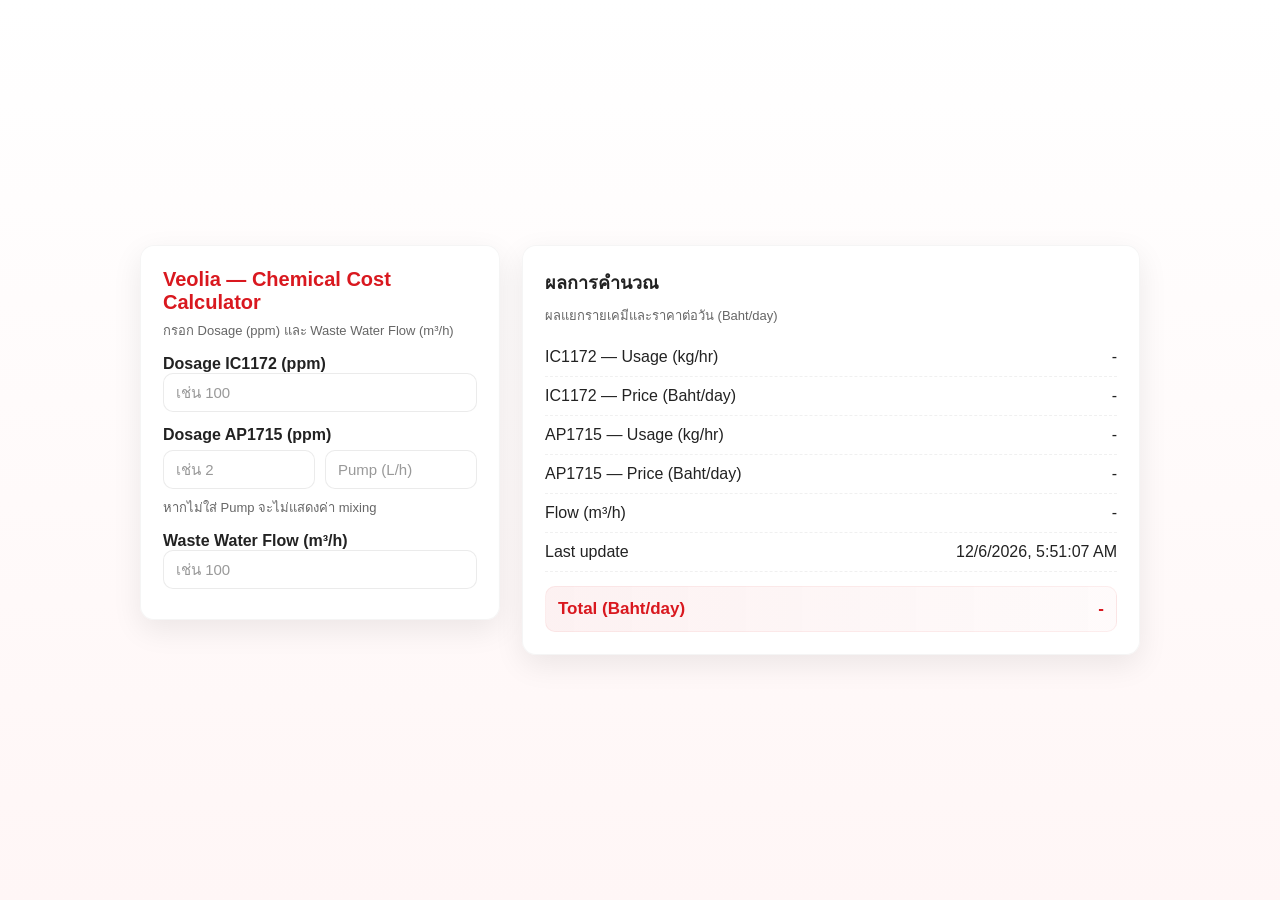
==== index.html @ b8608fe8 "Update index.html" ====
<!doctype html>
<html lang="th">
<head>
  <meta charset="utf-8" />
  <meta name="viewport" content="width=device-width,initial-scale=1" />
  <title>Veolia — Chemical Cost Calculator</title>
  <style>
    :root{
      --veolia-red:#d9181f;
      --veolia-dark:#8b0f13;
      --muted:#666;
      --card:#fff;
      --glass: rgba(255,255,255,0.98);
      --shadow: 0 10px 30px rgba(0,0,0,0.08);
      --radius:14px;
      font-family: "Segoe UI", Roboto, "Helvetica Neue", Arial, sans-serif;
    }
    *{box-sizing:border-box}
    body{
      margin:0;
      min-height:100vh;
      display:flex;
      align-items:center;
      justify-content:center;
      background: linear-gradient(180deg,#fff 0%, #fff6f6 100%);
      color:#222;
      padding:28px;
    }

    .container{
      width:1000px;
      max-width:100%;
      display:grid;
      grid-template-columns:360px 1fr;
      gap:22px;
      align-items:start;
    }

    .card{
      background:var(--glass);
      border-radius:var(--radius);
      padding:22px;
      box-shadow:var(--shadow);
      border:1px solid rgba(0,0,0,0.04);
    }

    header.logo{display:flex;gap:12px;align-items:center;margin-bottom:6px}
    header .title{font-size:20px;color:var(--veolia-red);margin:0;font-weight:700}
    header .sub{font-size:13px;color:var(--muted);margin-top:6px}

    label{display:block;font-weight:700;margin-top:14px;color:#222}
    .row{display:flex;gap:10px;align-items:center}
    input[type="number"]{
      width:100%;
      padding:10px 12px;
      border-radius:10px;
      border:1px solid rgba(0,0,0,0.08);
      background:#fff;
      font-size:15px;
      color:#111;
    }
    input[type="number"]::placeholder{color:#999}

    .hint{font-size:13px;color:var(--muted);margin-top:8px}
    .results .line{display:flex;justify-content:space-between;padding:10px 0;border-bottom:1px dashed rgba(0,0,0,0.06)}
    .results .line:last-child{border-bottom:none}
    .muted{color:var(--muted);font-size:13px}

    .total{
      margin-top:14px;
      padding:12px;
      border-radius:10px;
      background:linear-gradient(90deg, rgba(217,24,31,0.06), rgba(217,24,31,0.02));
      border:1px solid rgba(217,24,31,0.06);
      display:flex;justify-content:space-between;align-items:center;
      color:var(--veolia-red);font-weight:700;font-size:17px;
    }

    .mixline{
      margin-top:10px;
      color:#0b63ff; /* blue */
      font-weight:600;
      font-size:14px;
    }

    .small{font-size:13px;color:var(--muted)}

    /* responsive */
    @media (max-width:920px){
      .container{grid-template-columns: 1fr; width:100%}
      .row{flex-direction:row}
    }
  </style>
</head>
<body>
  <div class="container">

    <!-- left: inputs -->
    <div class="card" aria-labelledby="calc-title">
      <header class="logo">
        <!-- optional simple text-logo -->
        <div>
          <h1 id="calc-title" class="title">Veolia — Chemical Cost Calculator</h1>
          <div class="sub">กรอก Dosage (ppm) และ Waste Water Flow (m³/h)</div>
        </div>
      </header>

      <label for="dos_ic">Dosage IC1172 (ppm)</label>
      <input id="dos_ic" type="number" step="any" placeholder="เช่น 100">

      <label for="dos_ap">Dosage AP1715 (ppm)</label>
      <!-- AP dosage + pump spec side-by-side -->
      <div class="row" style="margin-top:6px">
        <input id="dos_ap" type="number" step="any" placeholder="เช่น 2">
        <input id="pump_ap" type="number" step="any" placeholder="Pump (L/h)" title="ป้อนค่าการไหลของปั๊ม AP1715 เป็น L/h">
      </div>
      <div class="hint">หากไม่ใส่ Pump จะไม่แสดงค่า mixing</div>

      <label for="flow">Waste Water Flow (m³/h)</label>
      <input id="flow" type="number" step="any" placeholder="เช่น 100">

      <div class="hint"></div>
    </div>

    <!-- right: results -->
    <div class="card" role="region" aria-label="ผลการคำนวณ">
      <h2 style="margin:0;color:#222;font-size:18px">ผลการคำนวณ</h2>
      <div class="small" style="margin-top:8px">ผลแยกรายเคมีและราคาต่อวัน (Baht/day)</div>

      <div class="results" style="margin-top:12px">
        <div class="line"><div>IC1172 — Usage (kg/hr)</div><div id="usage_ic">-</div></div>
        <div class="line"><div>IC1172 — Price (Baht/day)</div><div id="price_ic">-</div></div>

        <div class="line"><div>AP1715 — Usage (kg/hr)</div><div id="usage_ap">-</div></div>
        <div class="line"><div>AP1715 — Price (Baht/day)</div><div id="price_ap">-</div></div>

        <!-- mixing: blue text, hidden if pump not given -->
        <div id="mix_ap" class="mixline" style="display:none"></div>

        <div class="line"><div>Flow (m³/h)</div><div id="disp_flow">-</div></div>
        <div class="line"><div>Last update</div><div id="last_update">-</div></div>

        <div class="total"><div>Total (Baht/day)</div><div id="total_price">-</div></div>
      </div>
    </div>

  </div>

  <script>
    // Prices (Baht/kg)
    const PRICE_IC = 32.38;
    const PRICE_AP = 134.34;

    // DOM elements
    const inDosIC = document.getElementById('dos_ic');
    const inDosAP = document.getElementById('dos_ap');
    const inPumpAP = document.getElementById('pump_ap');
    const inFlow = document.getElementById('flow');

    const out_usage_ic = document.getElementById('usage_ic');
    const out_price_ic = document.getElementById('price_ic');
    const out_usage_ap = document.getElementById('usage_ap');
    const out_price_ap = document.getElementById('price_ap');
    const out_flow = document.getElementById('disp_flow');
    const out_total = document.getElementById('total_price');
    const out_update = document.getElementById('last_update');
    const out_mix_ap = document.getElementById('mix_ap');

    // number formatting helper
    function fnum(x, dec=2){
      if (!isFinite(x)) return "-";
      return Number(x).toLocaleString(undefined, {minimumFractionDigits: dec, maximumFractionDigits: dec});
    }

    function calculate(){
      const dos_ic = parseFloat(inDosIC.value);
      const dos_ap = parseFloat(inDosAP.value);
      const pump_ap = parseFloat(inPumpAP.value);
      const flow = parseFloat(inFlow.value);

      out_flow.textContent = isFinite(flow) ? `${fnum(flow,2)} m³/h` : "-";

      // treat missing dosages as 0 so partial input still shows results
      const d_ic = isFinite(dos_ic) ? dos_ic : 0;
      const d_ap = isFinite(dos_ap) ? dos_ap : 0;
      const f = isFinite(flow) ? flow : 0;

      // usage kg/hr
      const usage_ic = d_ic * f / 1000.0;  // kg/hr
      const usage_ap = d_ap * f / 1000.0;  // kg/hr

      // price Baht/day = price_per_kg * usage(kg/hr) * 24
      const price_ic = usage_ic * PRICE_IC * 24.0;
      const price_ap = usage_ap * PRICE_AP * 24.0;

      // display
      out_usage_ic.textContent = isFinite(usage_ic) && usage_ic>0 ? `${fnum(usage_ic,2)} kg/hr` : "-";
      out_price_ic.textContent = isFinite(price_ic) && price_ic>0 ? `${fnum(price_ic,2)} Baht/day` : "-";

      out_usage_ap.textContent = isFinite(usage_ap) && usage_ap>0 ? `${fnum(usage_ap,2)} kg/hr` : "-";
      out_price_ap.textContent = isFinite(price_ap) && price_ap>0 ? `${fnum(price_ap,2)} Baht/day` : "-";

      const total = (isFinite(price_ic)?price_ic:0) + (isFinite(price_ap)?price_ap:0);
      out_total.textContent = total>0 ? `${fnum(total,2)} Baht/day` : "-";

      out_update.textContent = new Date().toLocaleString();

      // MIXING calculation for AP1715
      // Only show when pump_ap and usage_ap are valid
      if (isFinite(pump_ap) && pump_ap > 0 && isFinite(usage_ap) && usage_ap > 0){
        // usage_ap is kg/hr
        // Convert to grams per hour:
        const usage_g_per_hr = usage_ap * 1000; // g/hr
        // grams per liter in dosing solution = usage_g_per_hr / pump_L_per_hr
        const grams_per_L = usage_g_per_hr / pump_ap; // g per L
        const grams_per_1000L = grams_per_L * 1000;   // g per 1000 L

        out_mix_ap.style.display = "block";
        out_mix_ap.textContent = `ผสม AP1715: ${fnum(grams_per_1000L,0)} g ในน้ำ 1000 L`;
      } else {
        out_mix_ap.style.display = "none";
        out_mix_ap.textContent = "";
      }
    }

    // wire up inputs
    [inDosIC, inDosAP, inPumpAP, inFlow].forEach(el=>{
      el.addEventListener('input', calculate);
    });

    // initial calc
    calculate();
  </script>
</body>
</html>
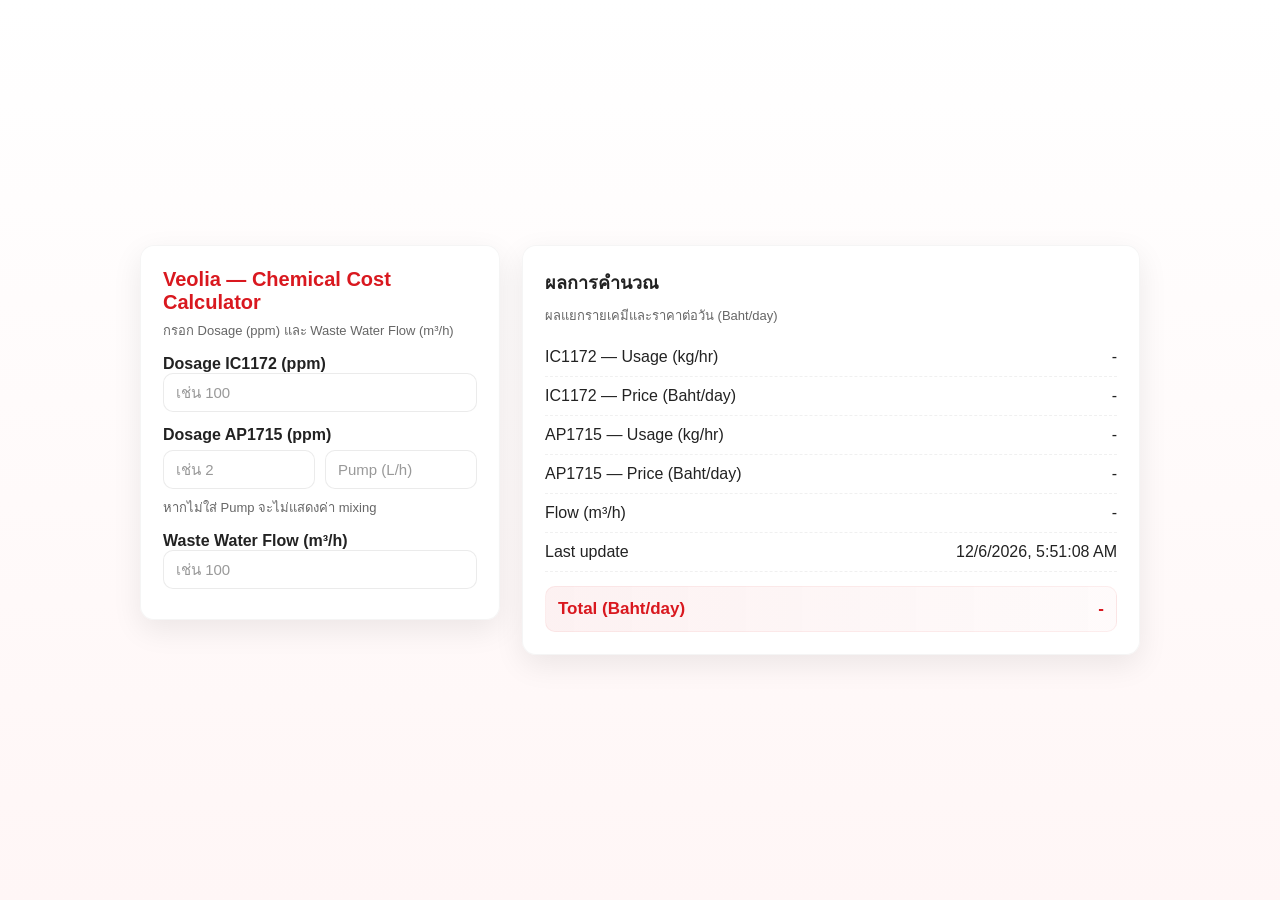
==== commit ddc62584: "Update index.html" ====
--- a/index.html
+++ b/index.html
@@ -216,7 +216,7 @@
         const grams_per_1000L = grams_per_L * 1000;   // g per 1000 L
 
         out_mix_ap.style.display = "block";
-        out_mix_ap.textContent = `ผสม AP1715: ${fnum(grams_per_1000L,0)} g ในน้ำ 1000 L`;
+        out_mix_ap.textContent = `ผสม AP1715: ${fnum(grams_per_1000L,0)} g 1000 L Solution`;
       } else {
         out_mix_ap.style.display = "none";
         out_mix_ap.textContent = "";
@@ -233,3 +233,4 @@
   </script>
 </body>
 </html>
+
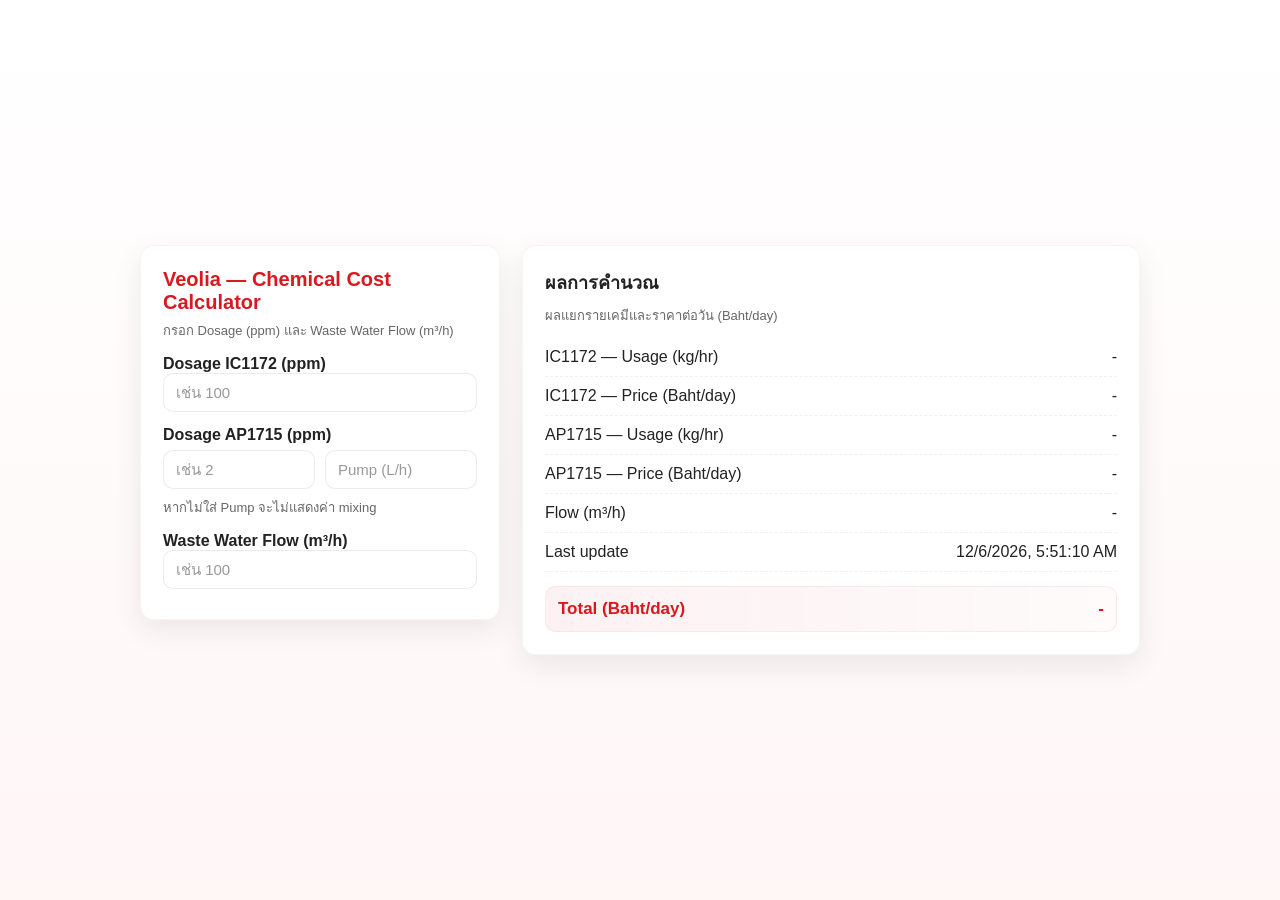
==== commit fe5ab1f8: "Update index.html" ====
--- a/index.html
+++ b/index.html
@@ -216,7 +216,7 @@
         const grams_per_1000L = grams_per_L * 1000;   // g per 1000 L
 
         out_mix_ap.style.display = "block";
-        out_mix_ap.textContent = `ผสม AP1715: ${fnum(grams_per_1000L,0)} g 1000 L Solution`;
+        out_mix_ap.textContent = `ผสม AP1715: ${fnum(grams_per_1000L,0)} g ใน 1000 L Solution`;
       } else {
         out_mix_ap.style.display = "none";
         out_mix_ap.textContent = "";
@@ -234,3 +234,4 @@
 </body>
 </html>
 
+
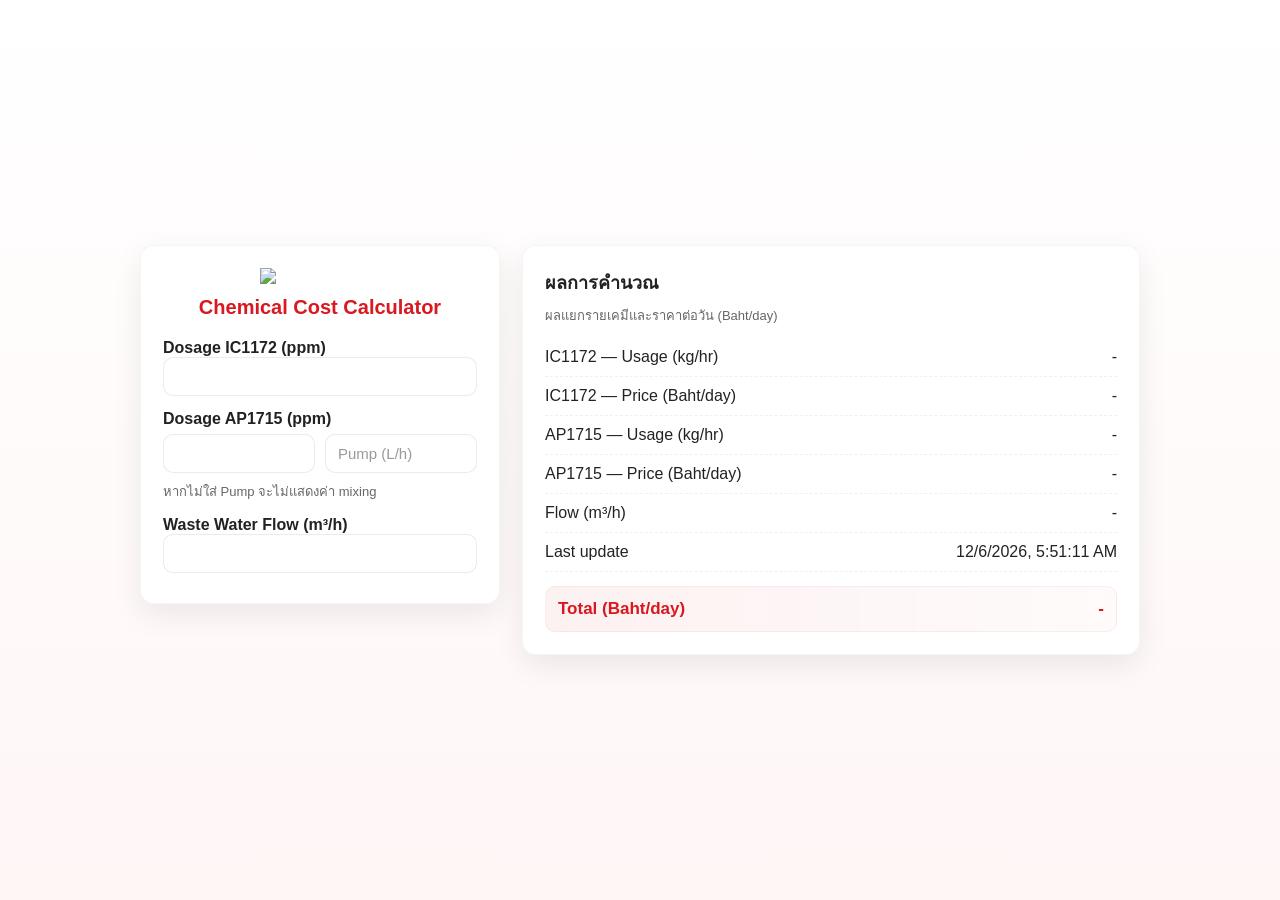
==== commit 2e761b0a: "Update index.html" ====
--- a/index.html
+++ b/index.html
@@ -35,6 +35,12 @@
       gap:22px;
       align-items:start;
     }
+header.logo{
+  display:flex;
+  flex-direction:column;
+  align-items:center;
+  gap:6px;
+}
 
     .card{
       background:var(--glass);
@@ -98,26 +104,28 @@
     <!-- left: inputs -->
     <div class="card" aria-labelledby="calc-title">
       <header class="logo">
-        <!-- optional simple text-logo -->
+      
+        <img src="https://upload.wikimedia.org/wikipedia/commons/thumb/4/48/Veolia_logo.svg/1024px-Veolia_logo.svg.png"style="width:120px; height:auto;"/>
+        
         <div>
-          <h1 id="calc-title" class="title">Veolia — Chemical Cost Calculator</h1>
-          <div class="sub">กรอก Dosage (ppm) และ Waste Water Flow (m³/h)</div>
+    <h1 id="calc-title" class="title">Chemical Cost Calculator</h1>
+    <div class="sub"></div>
         </div>
       </header>
 
       <label for="dos_ic">Dosage IC1172 (ppm)</label>
-      <input id="dos_ic" type="number" step="any" placeholder="เช่น 100">
+      <input id="dos_ic" type="number" step="any" placeholder="">
 
       <label for="dos_ap">Dosage AP1715 (ppm)</label>
       <!-- AP dosage + pump spec side-by-side -->
       <div class="row" style="margin-top:6px">
-        <input id="dos_ap" type="number" step="any" placeholder="เช่น 2">
+        <input id="dos_ap" type="number" step="any" placeholder="">
         <input id="pump_ap" type="number" step="any" placeholder="Pump (L/h)" title="ป้อนค่าการไหลของปั๊ม AP1715 เป็น L/h">
       </div>
       <div class="hint">หากไม่ใส่ Pump จะไม่แสดงค่า mixing</div>
 
       <label for="flow">Waste Water Flow (m³/h)</label>
-      <input id="flow" type="number" step="any" placeholder="เช่น 100">
+      <input id="flow" type="number" step="any" placeholder="">
 
       <div class="hint"></div>
     </div>
@@ -233,5 +241,3 @@
   </script>
 </body>
 </html>
-
-
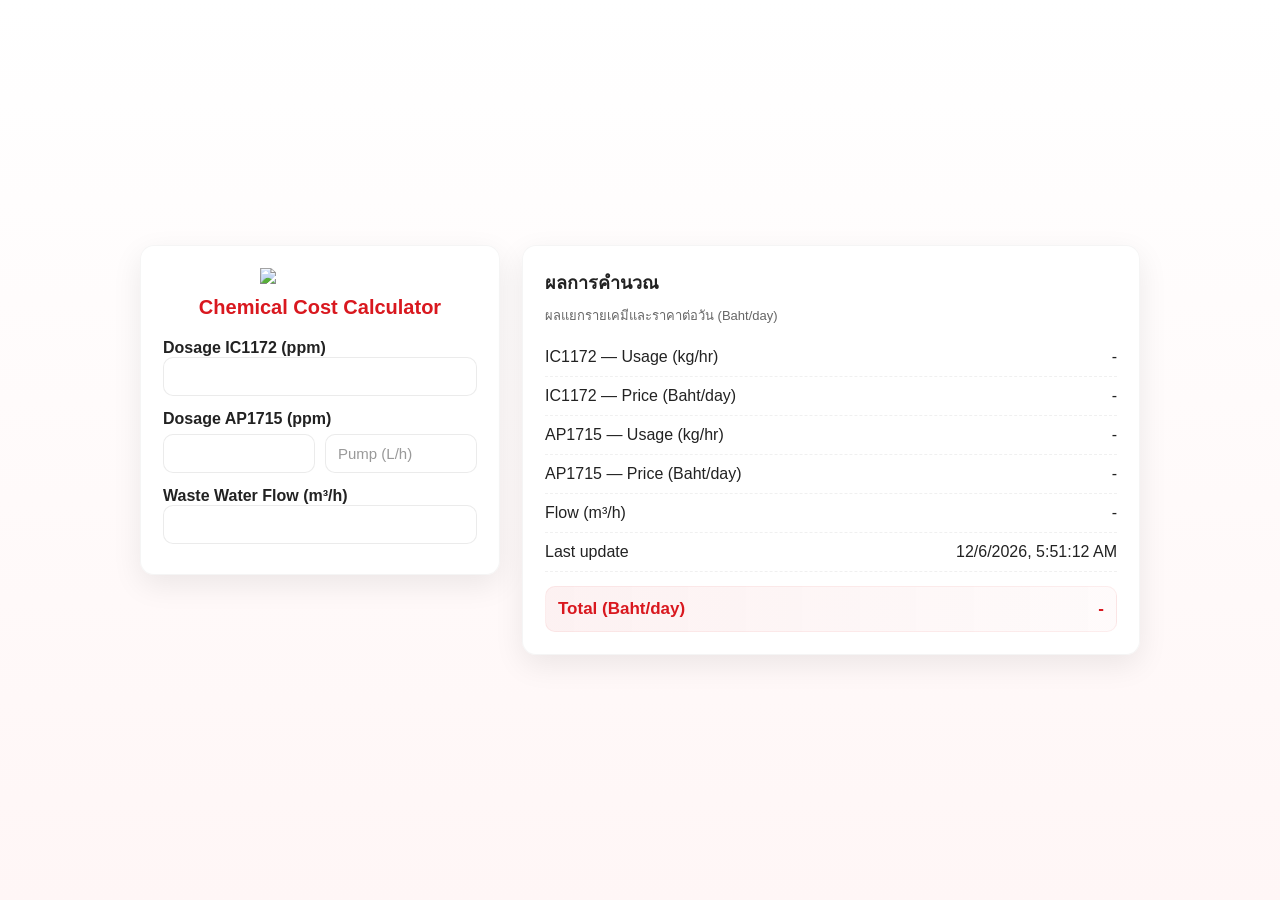
==== commit e00ec830: "Update index.html" ====
--- a/index.html
+++ b/index.html
@@ -122,7 +122,6 @@
         <input id="dos_ap" type="number" step="any" placeholder="">
         <input id="pump_ap" type="number" step="any" placeholder="Pump (L/h)" title="ป้อนค่าการไหลของปั๊ม AP1715 เป็น L/h">
       </div>
-      <div class="hint">หากไม่ใส่ Pump จะไม่แสดงค่า mixing</div>
 
       <label for="flow">Waste Water Flow (m³/h)</label>
       <input id="flow" type="number" step="any" placeholder="">
@@ -241,3 +240,4 @@
   </script>
 </body>
 </html>
+
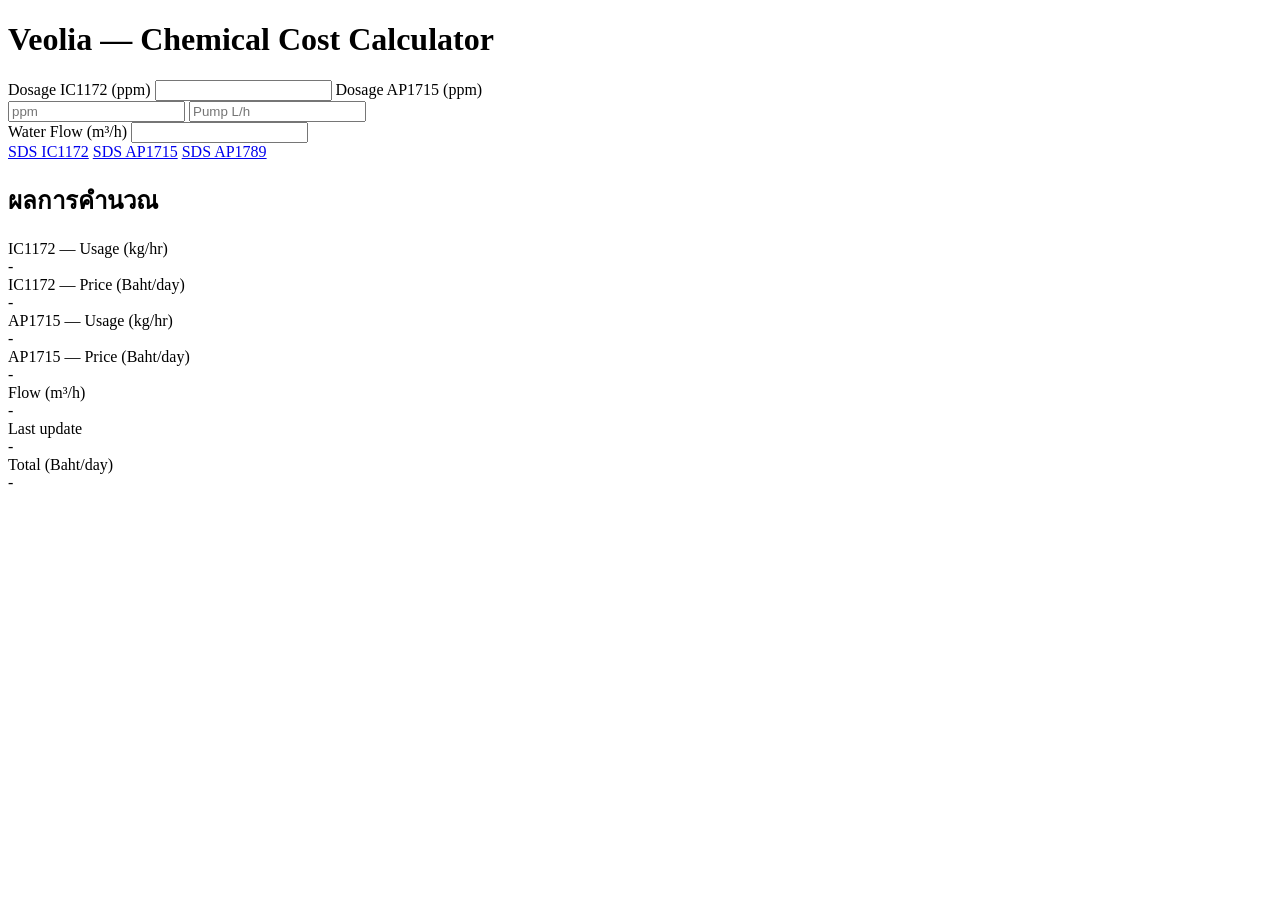
==== commit d9cf6aaf: "Update index.html" ====
--- a/index.html
+++ b/index.html
@@ -1,243 +1,56 @@
-<!doctype html>
+<!DOCTYPE html>
 <html lang="th">
 <head>
   <meta charset="utf-8" />
   <meta name="viewport" content="width=device-width,initial-scale=1" />
   <title>Veolia — Chemical Cost Calculator</title>
-  <style>
-    :root{
-      --veolia-red:#d9181f;
-      --veolia-dark:#8b0f13;
-      --muted:#666;
-      --card:#fff;
-      --glass: rgba(255,255,255,0.98);
-      --shadow: 0 10px 30px rgba(0,0,0,0.08);
-      --radius:14px;
-      font-family: "Segoe UI", Roboto, "Helvetica Neue", Arial, sans-serif;
-    }
-    *{box-sizing:border-box}
-    body{
-      margin:0;
-      min-height:100vh;
-      display:flex;
-      align-items:center;
-      justify-content:center;
-      background: linear-gradient(180deg,#fff 0%, #fff6f6 100%);
-      color:#222;
-      padding:28px;
-    }
-
-    .container{
-      width:1000px;
-      max-width:100%;
-      display:grid;
-      grid-template-columns:360px 1fr;
-      gap:22px;
-      align-items:start;
-    }
-header.logo{
-  display:flex;
-  flex-direction:column;
-  align-items:center;
-  gap:6px;
-}
-
-    .card{
-      background:var(--glass);
-      border-radius:var(--radius);
-      padding:22px;
-      box-shadow:var(--shadow);
-      border:1px solid rgba(0,0,0,0.04);
-    }
-
-    header.logo{display:flex;gap:12px;align-items:center;margin-bottom:6px}
-    header .title{font-size:20px;color:var(--veolia-red);margin:0;font-weight:700}
-    header .sub{font-size:13px;color:var(--muted);margin-top:6px}
-
-    label{display:block;font-weight:700;margin-top:14px;color:#222}
-    .row{display:flex;gap:10px;align-items:center}
-    input[type="number"]{
-      width:100%;
-      padding:10px 12px;
-      border-radius:10px;
-      border:1px solid rgba(0,0,0,0.08);
-      background:#fff;
-      font-size:15px;
-      color:#111;
-    }
-    input[type="number"]::placeholder{color:#999}
-
-    .hint{font-size:13px;color:var(--muted);margin-top:8px}
-    .results .line{display:flex;justify-content:space-between;padding:10px 0;border-bottom:1px dashed rgba(0,0,0,0.06)}
-    .results .line:last-child{border-bottom:none}
-    .muted{color:var(--muted);font-size:13px}
-
-    .total{
-      margin-top:14px;
-      padding:12px;
-      border-radius:10px;
-      background:linear-gradient(90deg, rgba(217,24,31,0.06), rgba(217,24,31,0.02));
-      border:1px solid rgba(217,24,31,0.06);
-      display:flex;justify-content:space-between;align-items:center;
-      color:var(--veolia-red);font-weight:700;font-size:17px;
-    }
-
-    .mixline{
-      margin-top:10px;
-      color:#0b63ff; /* blue */
-      font-weight:600;
-      font-size:14px;
-    }
-
-    .small{font-size:13px;color:var(--muted)}
-
-    /* responsive */
-    @media (max-width:920px){
-      .container{grid-template-columns: 1fr; width:100%}
-      .row{flex-direction:row}
-    }
-  </style>
+  <link rel="stylesheet" href="style.css">
 </head>
 <body>
-  <div class="container">
+<div class="container">
 
-    <!-- left: inputs -->
-    <div class="card" aria-labelledby="calc-title">
-      <header class="logo">
-      
-        <img src="https://upload.wikimedia.org/wikipedia/commons/thumb/4/48/Veolia_logo.svg/1024px-Veolia_logo.svg.png"style="width:120px; height:auto;"/>
-        
-        <div>
-    <h1 id="calc-title" class="title">Chemical Cost Calculator</h1>
-    <div class="sub"></div>
-        </div>
-      </header>
+  <div class="card">
+    <h1 class="title">Veolia — Chemical Cost Calculator</h1>
 
-      <label for="dos_ic">Dosage IC1172 (ppm)</label>
-      <input id="dos_ic" type="number" step="any" placeholder="">
+    <label>Dosage IC1172 (ppm)</label>
+    <input id="dos_ic" type="number" step="any">
 
-      <label for="dos_ap">Dosage AP1715 (ppm)</label>
-      <!-- AP dosage + pump spec side-by-side -->
-      <div class="row" style="margin-top:6px">
-        <input id="dos_ap" type="number" step="any" placeholder="">
-        <input id="pump_ap" type="number" step="any" placeholder="Pump (L/h)" title="ป้อนค่าการไหลของปั๊ม AP1715 เป็น L/h">
-      </div>
-
-      <label for="flow">Waste Water Flow (m³/h)</label>
-      <input id="flow" type="number" step="any" placeholder="">
-
-      <div class="hint"></div>
+    <label>Dosage AP1715 (ppm)</label>
+    <div class="row">
+      <input id="dos_ap" type="number" step="any" placeholder="ppm">
+      <input id="pump_ap" type="number" step="any" placeholder="Pump L/h">
     </div>
 
-    <!-- right: results -->
-    <div class="card" role="region" aria-label="ผลการคำนวณ">
-      <h2 style="margin:0;color:#222;font-size:18px">ผลการคำนวณ</h2>
-      <div class="small" style="margin-top:8px">ผลแยกรายเคมีและราคาต่อวัน (Baht/day)</div>
+    <label>Water Flow (m³/h)</label>
+    <input id="flow" type="number" step="any">
 
-      <div class="results" style="margin-top:12px">
-        <div class="line"><div>IC1172 — Usage (kg/hr)</div><div id="usage_ic">-</div></div>
-        <div class="line"><div>IC1172 — Price (Baht/day)</div><div id="price_ic">-</div></div>
-
-        <div class="line"><div>AP1715 — Usage (kg/hr)</div><div id="usage_ap">-</div></div>
-        <div class="line"><div>AP1715 — Price (Baht/day)</div><div id="price_ap">-</div></div>
-
-        <!-- mixing: blue text, hidden if pump not given -->
-        <div id="mix_ap" class="mixline" style="display:none"></div>
-
-        <div class="line"><div>Flow (m³/h)</div><div id="disp_flow">-</div></div>
-        <div class="line"><div>Last update</div><div id="last_update">-</div></div>
-
-        <div class="total"><div>Total (Baht/day)</div><div id="total_price">-</div></div>
-      </div>
+    <!-- Red buttons under Water Flow -->
+      <div class="sds-container">
+        <a href="https://legacy.watertechnologies.com/sds-service/sds/getDocument?docID=ka3Pe000003QVpdIAG&fileName=NA" target="_blank" class="sds-button">SDS IC1172</a>
+        <a href="https://legacy.watertechnologies.com/sds-service/sds/getDocument?docID=ka38Y000000HWJiQAO&fileName=NA" target="_blank" class="sds-button">SDS AP1715</a>
+        <a href="https://legacy.watertechnologies.com/sds-service/sds/getDocument?docID=ka3Pe000000uZr7IAE&fileName=NA" target="_blank" class="sds-button">SDS AP1789</a>
     </div>
-
   </div>
 
-  <script>
-    // Prices (Baht/kg)
-    const PRICE_IC = 32.38;
-    const PRICE_AP = 134.34;
+  <div class="card">
+    <h2>ผลการคำนวณ</h2>
+    <div class="results">
+      <div class="line"><div>IC1172 — Usage (kg/hr)</div><div id="usage_ic">-</div></div>
+      <div class="line"><div>IC1172 — Price (Baht/day)</div><div id="price_ic">-</div></div>
 
-    // DOM elements
-    const inDosIC = document.getElementById('dos_ic');
-    const inDosAP = document.getElementById('dos_ap');
-    const inPumpAP = document.getElementById('pump_ap');
-    const inFlow = document.getElementById('flow');
+      <div class="line"><div>AP1715 — Usage (kg/hr)</div><div id="usage_ap">-</div></div>
+      <div class="line"><div>AP1715 — Price (Baht/day)</div><div id="price_ap">-</div></div>
 
-    const out_usage_ic = document.getElementById('usage_ic');
-    const out_price_ic = document.getElementById('price_ic');
-    const out_usage_ap = document.getElementById('usage_ap');
-    const out_price_ap = document.getElementById('price_ap');
-    const out_flow = document.getElementById('disp_flow');
-    const out_total = document.getElementById('total_price');
-    const out_update = document.getElementById('last_update');
-    const out_mix_ap = document.getElementById('mix_ap');
+      <div class="mixline" id="mix_ap" style="display:none;"></div>
 
-    // number formatting helper
-    function fnum(x, dec=2){
-      if (!isFinite(x)) return "-";
-      return Number(x).toLocaleString(undefined, {minimumFractionDigits: dec, maximumFractionDigits: dec});
-    }
+      <div class="line"><div>Flow (m³/h)</div><div id="disp_flow">-</div></div>
+      <div class="line"><div>Last update</div><div id="last_update">-</div></div>
 
-    function calculate(){
-      const dos_ic = parseFloat(inDosIC.value);
-      const dos_ap = parseFloat(inDosAP.value);
-      const pump_ap = parseFloat(inPumpAP.value);
-      const flow = parseFloat(inFlow.value);
+      <div class="total"><div>Total (Baht/day)</div><div id="total_price">-</div></div>
+    </div>
+  </div>
 
-      out_flow.textContent = isFinite(flow) ? `${fnum(flow,2)} m³/h` : "-";
-
-      // treat missing dosages as 0 so partial input still shows results
-      const d_ic = isFinite(dos_ic) ? dos_ic : 0;
-      const d_ap = isFinite(dos_ap) ? dos_ap : 0;
-      const f = isFinite(flow) ? flow : 0;
-
-      // usage kg/hr
-      const usage_ic = d_ic * f / 1000.0;  // kg/hr
-      const usage_ap = d_ap * f / 1000.0;  // kg/hr
-
-      // price Baht/day = price_per_kg * usage(kg/hr) * 24
-      const price_ic = usage_ic * PRICE_IC * 24.0;
-      const price_ap = usage_ap * PRICE_AP * 24.0;
-
-      // display
-      out_usage_ic.textContent = isFinite(usage_ic) && usage_ic>0 ? `${fnum(usage_ic,2)} kg/hr` : "-";
-      out_price_ic.textContent = isFinite(price_ic) && price_ic>0 ? `${fnum(price_ic,2)} Baht/day` : "-";
-
-      out_usage_ap.textContent = isFinite(usage_ap) && usage_ap>0 ? `${fnum(usage_ap,2)} kg/hr` : "-";
-      out_price_ap.textContent = isFinite(price_ap) && price_ap>0 ? `${fnum(price_ap,2)} Baht/day` : "-";
-
-      const total = (isFinite(price_ic)?price_ic:0) + (isFinite(price_ap)?price_ap:0);
-      out_total.textContent = total>0 ? `${fnum(total,2)} Baht/day` : "-";
-
-      out_update.textContent = new Date().toLocaleString();
-
-      // MIXING calculation for AP1715
-      // Only show when pump_ap and usage_ap are valid
-      if (isFinite(pump_ap) && pump_ap > 0 && isFinite(usage_ap) && usage_ap > 0){
-        // usage_ap is kg/hr
-        // Convert to grams per hour:
-        const usage_g_per_hr = usage_ap * 1000; // g/hr
-        // grams per liter in dosing solution = usage_g_per_hr / pump_L_per_hr
-        const grams_per_L = usage_g_per_hr / pump_ap; // g per L
-        const grams_per_1000L = grams_per_L * 1000;   // g per 1000 L
-
-        out_mix_ap.style.display = "block";
-        out_mix_ap.textContent = `ผสม AP1715: ${fnum(grams_per_1000L,0)} g ใน 1000 L Solution`;
-      } else {
-        out_mix_ap.style.display = "none";
-        out_mix_ap.textContent = "";
-      }
-    }
-
-    // wire up inputs
-    [inDosIC, inDosAP, inPumpAP, inFlow].forEach(el=>{
-      el.addEventListener('input', calculate);
-    });
-
-    // initial calc
-    calculate();
-  </script>
+</div>
+<script src="script.js"></script>
 </body>
 </html>
-
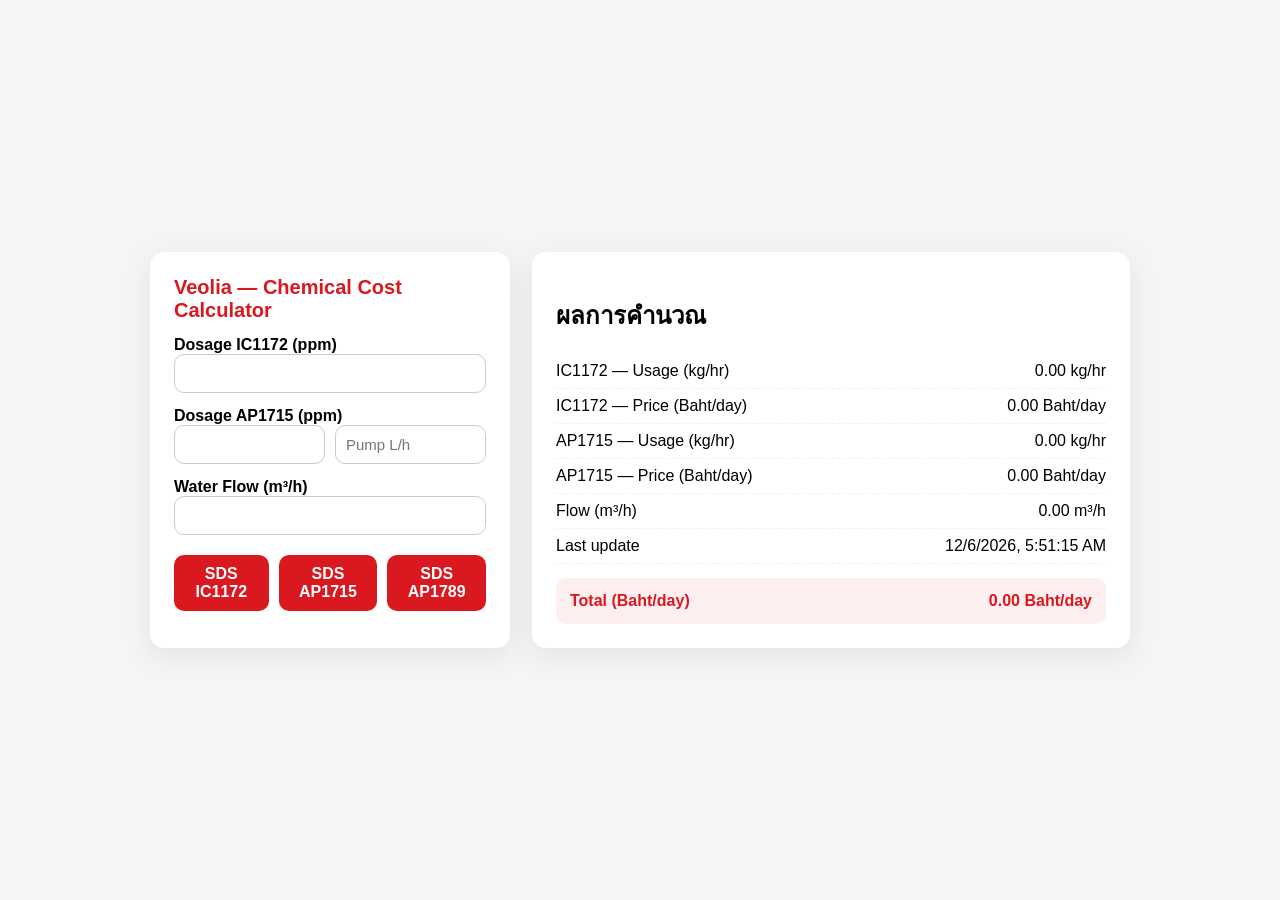
==== commit af6a7749: "Update index.html" ====
--- a/index.html
+++ b/index.html
@@ -17,7 +17,7 @@
 
     <label>Dosage AP1715 (ppm)</label>
     <div class="row">
-      <input id="dos_ap" type="number" step="any" placeholder="ppm">
+      <input id="dos_ap" type="number" step="any" placeholder="">
       <input id="pump_ap" type="number" step="any" placeholder="Pump L/h">
     </div>
 
@@ -54,3 +54,4 @@
 <script src="script.js"></script>
 </body>
 </html>
+
--- a/style.css
+++ b/style.css
@@ -0,0 +1,104 @@
+:root{
+  --veolia-red: #d9181f;
+  --radius: 14px;
+  --shadow: 0 8px 30px rgba(0,0,0,0.08);
+  font-family: "Segoe UI", Roboto, Arial, sans-serif;
+}
+body{
+  margin:0;
+  background:#f5f5f5;
+  min-height:100vh;
+  display:flex;
+  align-items:center;
+  justify-content:center;
+}
+.container{
+  width:980px;
+  max-width:94%;
+  display:grid;
+  grid-template-columns: 360px 1fr;
+  gap:22px;
+}
+.card{
+  background:white;
+  padding:24px;
+  border-radius:var(--radius);
+  box-shadow:var(--shadow);
+}
+.title{
+  margin:0;
+  color:var(--veolia-red);
+  font-size:20px;
+  font-weight:700;
+}
+label{
+  display:block;
+  margin-top:14px;
+  font-weight:600;
+}
+input[type=number]{
+  width:100%;
+  padding:10px;
+  border-radius:10px;
+  border:1px solid #ccc;
+  font-size:15px;
+  box-sizing:border-box;
+}
+.row{
+  display:flex;
+  gap:10px;
+  align-items:center;
+}
+.results .line{
+  display:flex;
+  justify-content:space-between;
+  padding:8px 0;
+  border-bottom:1px dashed rgba(0,0,0,0.06);
+}
+.total{
+  margin-top:14px;
+  padding:14px;
+  border-radius:10px;
+  font-weight:700;
+  display:flex;
+  justify-content:space-between;
+  background:rgba(217,24,31,0.07);
+  color:var(--veolia-red);
+}
+.mixline{
+  margin-top:12px;
+  font-size:14px;
+  color:#0059ff;
+  font-weight:600;
+}
+
+/* Red Buttons */
+.sds-container {
+  margin-top: 20px;
+  display: flex;
+  gap: 10px;
+}
+.sds-button {
+  display: inline-block;
+  padding: 10px 15px;
+  background-color: var(--veolia-red);
+  color: white;
+  text-decoration: none;
+  border-radius: 10px;
+  font-weight: 600;
+  text-align: center;
+  flex-grow: 1;
+}
+@media(max-width: 768px){
+body{
+padding:20px 0;
+align-items:flex-start;
+}
+.container{
+grid-template-columns:1fr; /* Only calculation card moves down */
+}
+/* Keep input layout SAME on mobile */
+.row{
+flex-direction:row;
+gap:10px;
+}
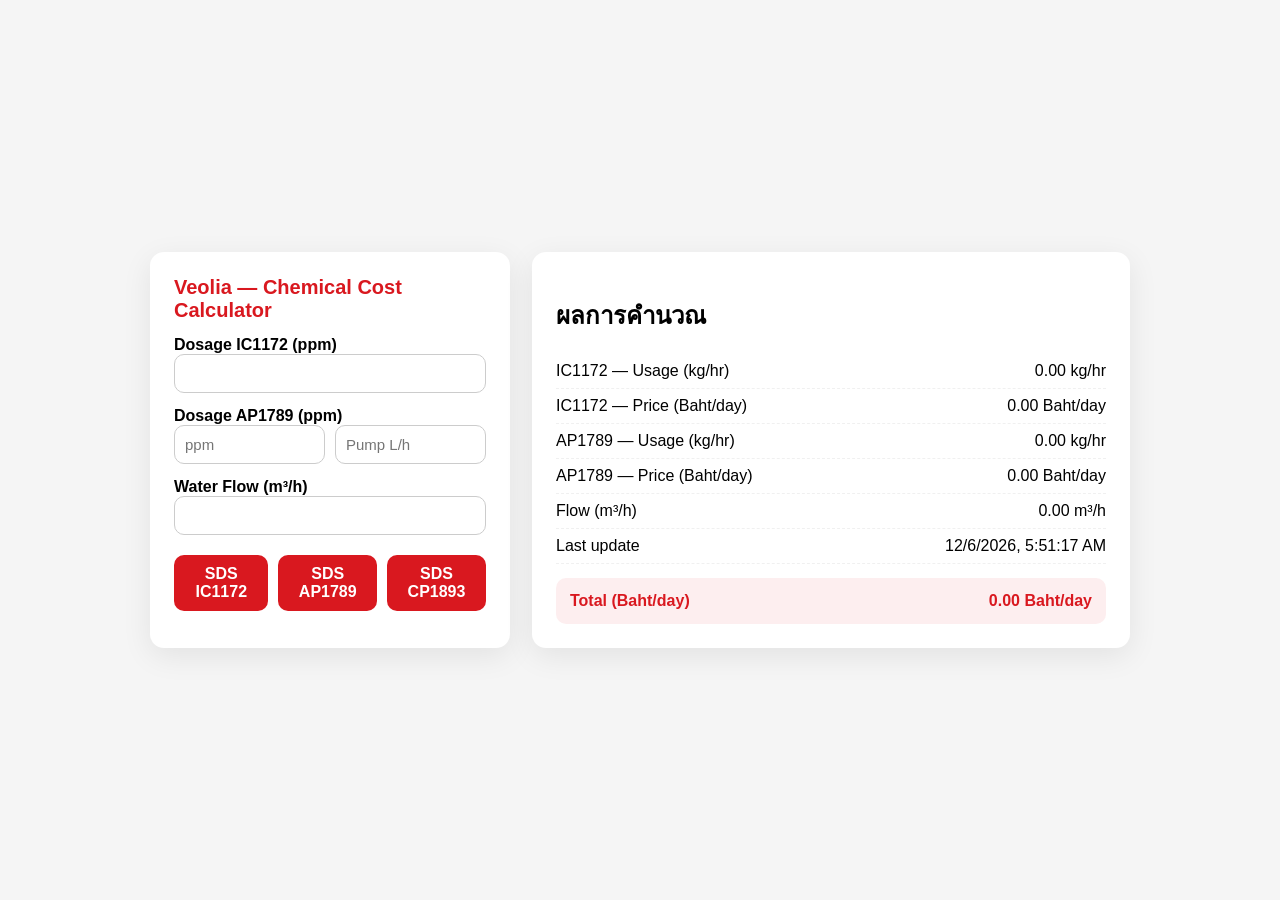
==== commit 4857b325: "Update dosage labels and add new SDS link" ====
--- a/index.html
+++ b/index.html
@@ -15,20 +15,20 @@
     <label>Dosage IC1172 (ppm)</label>
     <input id="dos_ic" type="number" step="any">
 
-    <label>Dosage AP1715 (ppm)</label>
+    <label>Dosage AP1789 (ppm)</label>
     <div class="row">
-      <input id="dos_ap" type="number" step="any" placeholder="">
+      <input id="dos_ap" type="number" step="any" placeholder="ppm">
       <input id="pump_ap" type="number" step="any" placeholder="Pump L/h">
     </div>
 
     <label>Water Flow (m³/h)</label>
     <input id="flow" type="number" step="any">
 
-    <!-- Red buttons under Water Flow -->
+    
       <div class="sds-container">
         <a href="https://legacy.watertechnologies.com/sds-service/sds/getDocument?docID=ka3Pe000003QVpdIAG&fileName=NA" target="_blank" class="sds-button">SDS IC1172</a>
-        <a href="https://legacy.watertechnologies.com/sds-service/sds/getDocument?docID=ka38Y000000HWJiQAO&fileName=NA" target="_blank" class="sds-button">SDS AP1715</a>
         <a href="https://legacy.watertechnologies.com/sds-service/sds/getDocument?docID=ka3Pe000000uZr7IAE&fileName=NA" target="_blank" class="sds-button">SDS AP1789</a>
+	      <a href="https://legacy.watertechnologies.com/sds-service/sds/getDocument?docID=ka3Pe000004JqtRIAS&fileName=NA" target="_blank" class="sds-button">SDS CP1893</a>
     </div>
   </div>
 
@@ -38,8 +38,8 @@
       <div class="line"><div>IC1172 — Usage (kg/hr)</div><div id="usage_ic">-</div></div>
       <div class="line"><div>IC1172 — Price (Baht/day)</div><div id="price_ic">-</div></div>
 
-      <div class="line"><div>AP1715 — Usage (kg/hr)</div><div id="usage_ap">-</div></div>
-      <div class="line"><div>AP1715 — Price (Baht/day)</div><div id="price_ap">-</div></div>
+      <div class="line"><div>AP1789 — Usage (kg/hr)</div><div id="usage_ap">-</div></div>
+      <div class="line"><div>AP1789 — Price (Baht/day)</div><div id="price_ap">-</div></div>
 
       <div class="mixline" id="mix_ap" style="display:none;"></div>
 
@@ -54,4 +54,3 @@
 <script src="script.js"></script>
 </body>
 </html>
-
